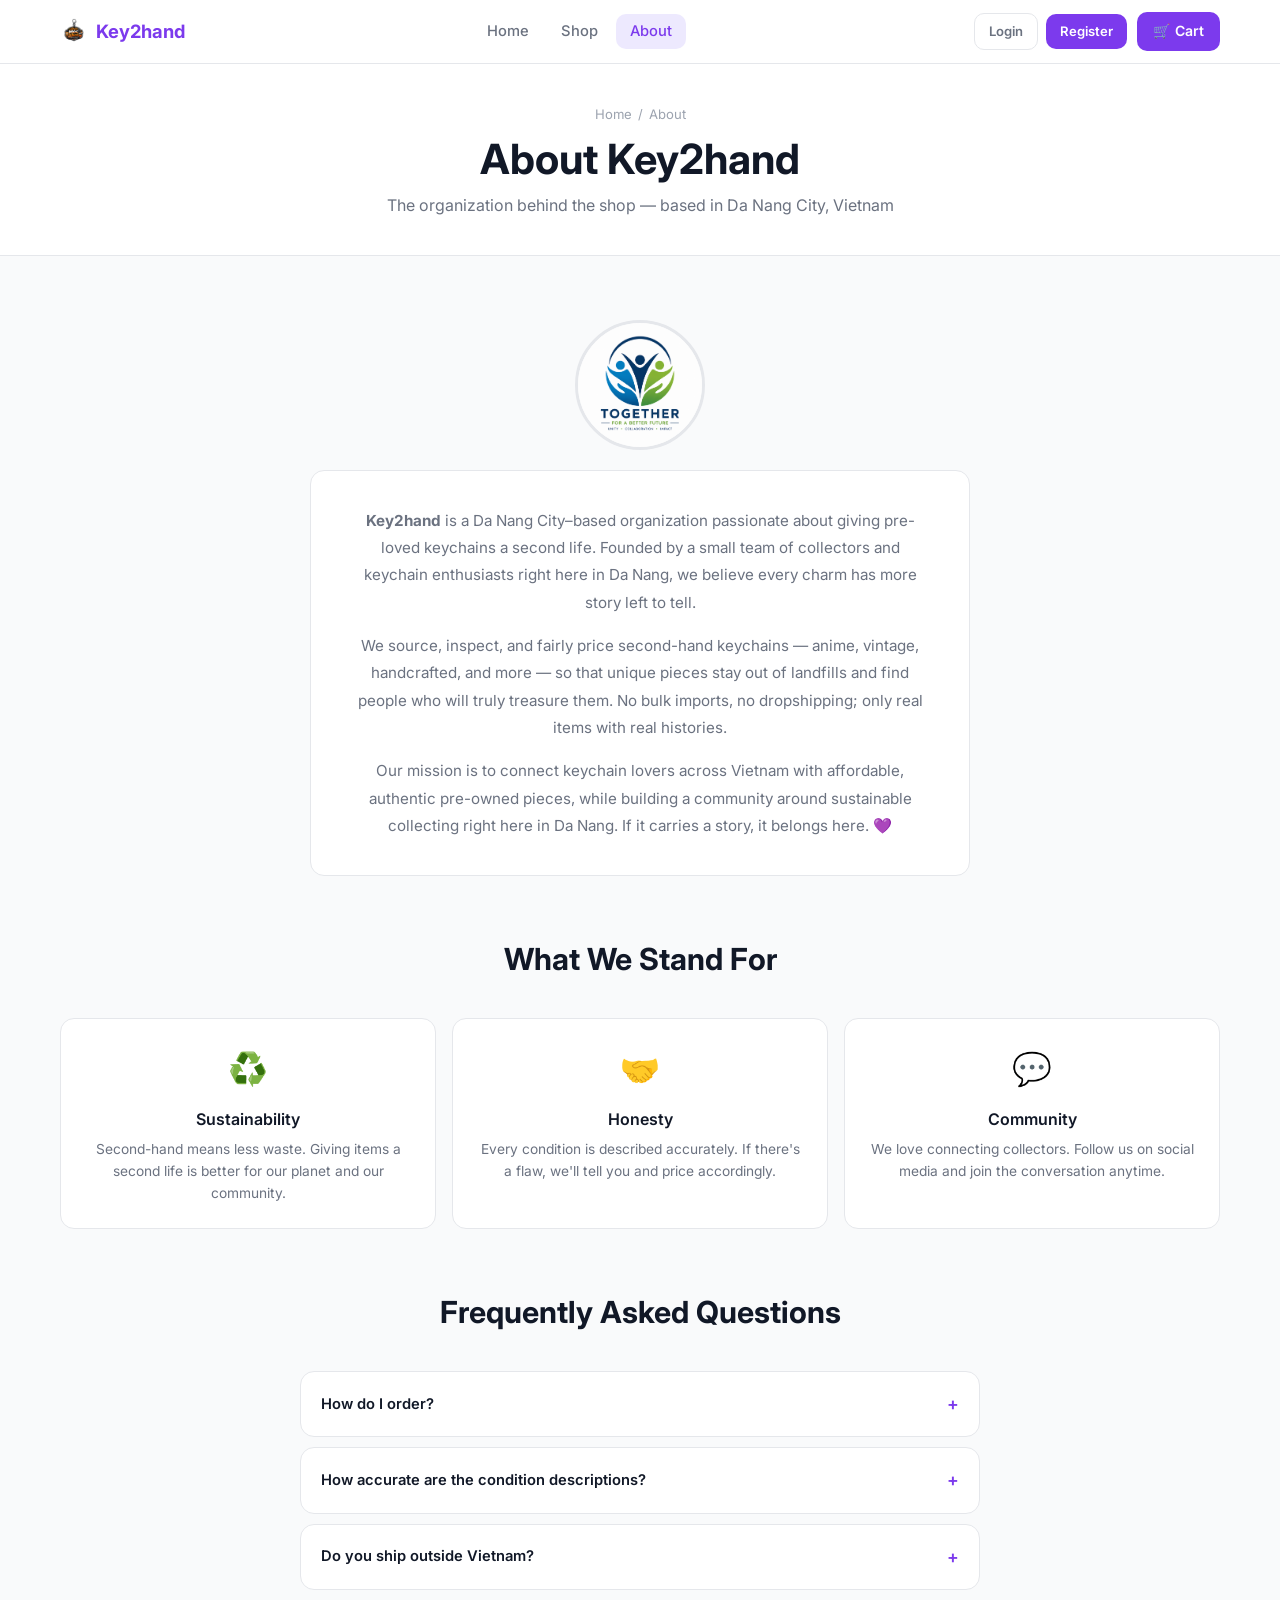
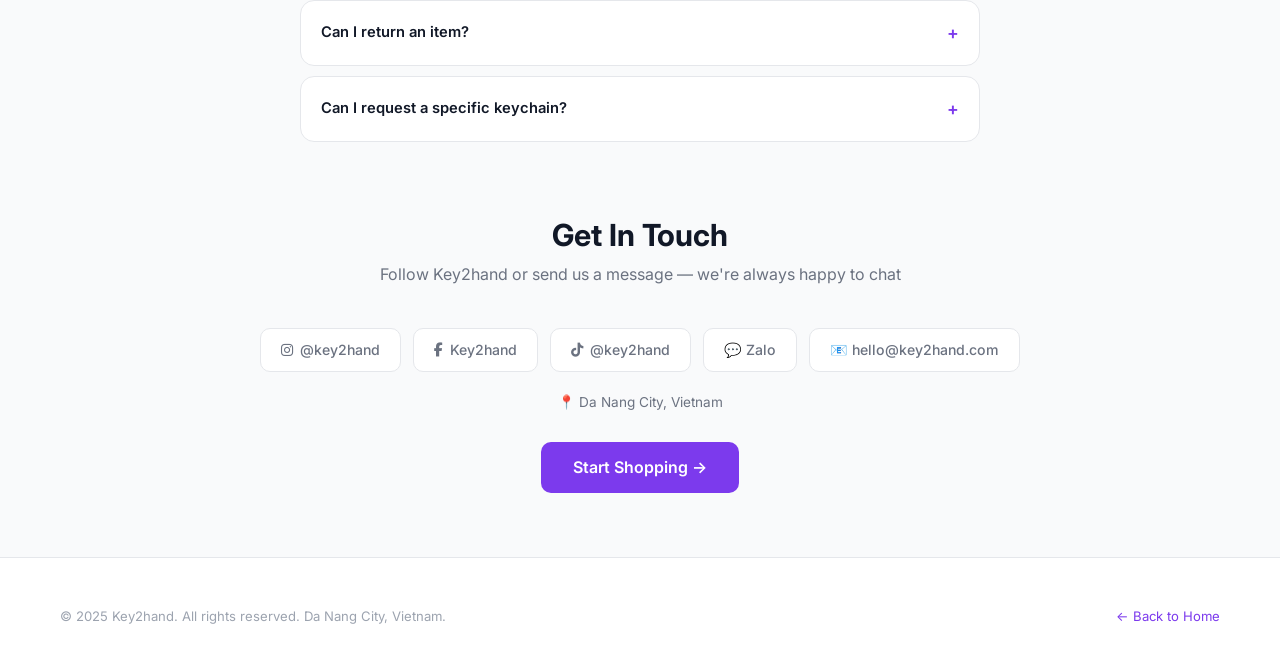
==== 2hand_keychain/about.html @ ea6c161e "Add files via upload" ====
<!DOCTYPE html>
<html lang="en">
<head>
  <meta charset="UTF-8">
  <meta name="viewport" content="width=device-width, initial-scale=1.0">
  <meta name="description" content="About Key2hand – a Da Nang City organization dedicated to giving second-hand keychains a new home.">
  <title>About – Key2hand</title>
  <link rel="stylesheet" href="css/style.css">
  <link rel="stylesheet" href="css/components.css">
  <link rel="stylesheet" href="css/animations.css">
  <link rel="stylesheet" href="https://cdnjs.cloudflare.com/ajax/libs/font-awesome/6.5.0/css/all.min.css">
  <style>
    .about-photo {
      width: 130px; height: 130px;
      border-radius: 50%;
      object-fit: cover;
      border: 3px solid var(--border);
      margin: 0 auto 20px;
      display: block;
    }

    .about-story {
      max-width: 660px;
      margin: 0 auto;
      background: var(--white);
      border: 1px solid var(--border);
      border-radius: var(--radius-lg);
      padding: 36px;
    }

    .about-story p { font-size: 0.95rem; line-height: 1.8; margin-bottom: 16px; }
    .about-story p:last-child { margin-bottom: 0; }

    .values-grid { display: grid; grid-template-columns: repeat(3, 1fr); gap: 16px; }

    .value-card {
      background: var(--white);
      border: 1px solid var(--border);
      border-radius: var(--radius-lg);
      padding: 24px;
      text-align: center;
    }

    .value-icon { font-size: 2rem; margin-bottom: 12px; display: block; }
    .value-card h3 { margin-bottom: 6px; font-size: 1rem; }
    .value-card p { font-size: 0.86rem; }

    .social-links { display: flex; gap: 12px; justify-content: center; flex-wrap: wrap; }

    .social-link {
      display: inline-flex;
      align-items: center;
      gap: 7px;
      padding: 10px 20px;
      border-radius: var(--radius);
      background: var(--white);
      border: 1px solid var(--border);
      font-size: 0.88rem;
      font-weight: 500;
      color: var(--text-muted);
      transition: var(--transition);
    }

    .social-link:hover { border-color: var(--primary); color: var(--primary); }

    .faq-item {
      background: var(--white);
      border: 1px solid var(--border);
      border-radius: var(--radius-lg);
      padding: 18px 20px;
      margin-bottom: 10px;
      cursor: pointer;
      transition: border-color var(--transition);
    }

    .faq-item:hover { border-color: #9CA3AF; }

    .faq-q {
      display: flex;
      justify-content: space-between;
      align-items: center;
      font-weight: 600;
      font-size: 0.92rem;
      color: var(--text);
    }

    .faq-toggle { color: var(--primary); font-size: 1.1rem; transition: transform 0.2s ease; }
    .faq-item.open .faq-toggle { transform: rotate(45deg); }

    .faq-a {
      display: none;
      margin-top: 10px;
      font-size: 0.88rem;
      color: var(--text-muted);
      line-height: 1.7;
    }

    .faq-item.open .faq-a { display: block; }

    @media (max-width: 768px) {
      .values-grid { grid-template-columns: 1fr; }
      .about-story { padding: 24px; }
    }
  </style>
</head>
<body>

<nav class="navbar">
  <div class="nav-inner">
    <a href="index.html" class="nav-logo"><img src="assets/images/logo.png" alt="Key2hand" class="nav-logo-img"> Key2hand</a>
    <div class="nav-links">
      <a href="index.html">Home</a>
      <a href="shop.html">Shop</a>
      <a href="about.html" class="active">About</a>
    </div>
    <div class="nav-actions">
      <div id="auth-nav" style="display:flex;align-items:center;gap:8px"></div>
      <a href="cart.html" class="nav-cart-btn" aria-label="Cart">
        🛒 Cart<span class="cart-badge" id="cart-badge">0</span>
      </a>
      <button class="nav-menu-btn" id="menu-btn" aria-label="Menu">☰</button>
    </div>
  </div>
</nav>
<div class="nav-drawer-overlay" id="drawer-overlay"></div>
<div class="nav-drawer" id="nav-drawer">
  <a href="index.html">🏠 Home</a>
  <a href="shop.html">🛍️ Shop</a>
  <a href="about.html">About</a>
  <a href="cart.html">🛒 Cart</a>
</div>

<div class="page-header">
  <div class="container" style="text-align:center">
    <div class="breadcrumb" style="justify-content:center">
      <a href="index.html">Home</a><span class="sep">/</span><span>About</span>
    </div>
    <h1>About Key2hand</h1>
    <p style="margin-top:8px">The organization behind the shop — based in Da Nang City, Vietnam</p>
  </div>
</div>

<!-- Story -->
<section class="section">
  <div class="container" style="text-align:center">
    <img class="about-photo reveal"
      src="assets/images/avatar.png"
      alt="Key2hand – Da Nang City">
    <div class="about-story reveal">
      <p>
        <strong>Key2hand</strong> is a Da Nang City–based organization passionate about giving
        pre-loved keychains a second life. Founded by a small team of collectors and keychain
        enthusiasts right here in Da Nang, we believe every charm has more story left to tell.
      </p>
      <p>
        We source, inspect, and fairly price second-hand keychains — anime, vintage,
        handcrafted, and more — so that unique pieces stay out of landfills and find
        people who will truly treasure them. No bulk imports, no dropshipping; only
        real items with real histories.
      </p>
      <p>
        Our mission is to connect keychain lovers across Vietnam with affordable,
        authentic pre-owned pieces, while building a community around sustainable
        collecting right here in Da Nang. If it carries a story, it belongs here. 💜
      </p>
    </div>
  </div>
</section>

<!-- Values -->
<section class="section" style="padding-top:0;background:var(--bg)">
  <div class="container">
    <div class="section-header reveal" style="text-align:center">
      <h2>What We Stand For</h2>
    </div>
    <div class="values-grid">
      <div class="value-card reveal delay-1">
        <span class="value-icon">♻️</span>
        <h3>Sustainability</h3>
        <p>Second-hand means less waste. Giving items a second life is better for our planet and our community.</p>
      </div>
      <div class="value-card reveal delay-2">
        <span class="value-icon">🤝</span>
        <h3>Honesty</h3>
        <p>Every condition is described accurately. If there's a flaw, we'll tell you and price accordingly.</p>
      </div>
      <div class="value-card reveal delay-3">
        <span class="value-icon">💬</span>
        <h3>Community</h3>
        <p>We love connecting collectors. Follow us on social media and join the conversation anytime.</p>
      </div>
    </div>
  </div>
</section>

<!-- FAQ -->
<section class="section" style="padding-top:0">
  <div class="container">
    <div class="section-header reveal" style="text-align:center">
      <h2>Frequently Asked Questions</h2>
    </div>
    <div style="max-width:680px;margin:0 auto" class="reveal">
      <div class="faq-item" onclick="toggleFaq(this)">
        <div class="faq-q">How do I order? <span class="faq-toggle">+</span></div>
        <div class="faq-a">Browse the shop, add items to your cart, and proceed to checkout. Our team will contact you on Zalo within 24 hours to confirm and arrange delivery.</div>
      </div>
      <div class="faq-item" onclick="toggleFaq(this)">
        <div class="faq-q">How accurate are the condition descriptions? <span class="faq-toggle">+</span></div>
        <div class="faq-a">"Like New" means never used. "Good" has light signs of use. "Fair" has visible wear but remains charming and functional. We price fairly for each condition.</div>
      </div>
      <div class="faq-item" onclick="toggleFaq(this)">
        <div class="faq-q">Do you ship outside Vietnam? <span class="faq-toggle">+</span></div>
        <div class="faq-a">We currently ship within Vietnam only. International shipping may be available for bulk orders — contact us to discuss.</div>
      </div>
      <div class="faq-item" onclick="toggleFaq(this)">
        <div class="faq-q">Can I return an item? <span class="faq-toggle">+</span></div>
        <div class="faq-a">If an item differs significantly from its description, contact us within 3 days of receiving it. We will work out a fair solution.</div>
      </div>
      <div class="faq-item" onclick="toggleFaq(this)">
        <div class="faq-q">Can I request a specific keychain? <span class="faq-toggle">+</span></div>
        <div class="faq-a">Sometimes! Message us with what you're looking for. Our team regularly visits flea markets and conventions across Da Nang and beyond.</div>
      </div>
    </div>
  </div>
</section>

<!-- Contact -->
<section class="section" style="padding-top:0;background:var(--bg)">
  <div class="container" style="text-align:center">
    <div class="section-header reveal">
      <h2>Get In Touch</h2>
      <p>Follow Key2hand or send us a message — we're always happy to chat</p>
    </div>
    <div class="social-links reveal">
      <a href="#" class="social-link"><i class="fab fa-instagram"></i> @key2hand</a>
      <a href="#" class="social-link"><i class="fab fa-facebook-f"></i> Key2hand</a>
      <a href="#" class="social-link"><i class="fab fa-tiktok"></i> @key2hand</a>
      <a href="#" class="social-link">💬 Zalo</a>
      <a href="#" class="social-link">📧 hello@key2hand.com</a>
    </div>
    <p style="margin-top:20px;font-size:0.85rem;color:var(--text-muted)" class="reveal">
      📍 Da Nang City, Vietnam
    </p>
    <div style="margin-top:28px" class="reveal">
      <a href="shop.html" class="btn btn-primary btn-lg">Start Shopping →</a>
    </div>
  </div>
</section>

<!-- Footer -->
<footer class="footer">
  <div class="container">
    <div class="footer-bottom" style="border-top:none;padding-top:0">
      <span>© 2025 Key2hand. All rights reserved. Da Nang City, Vietnam.</span>
      <a href="index.html" style="color:var(--primary)">← Back to Home</a>
    </div>
  </div>
</footer>

<script src="js/config.js"></script>
<script src="js/data.js"></script>
<script src="js/cart.js"></script>
<script src="js/auth.js"></script>
<script src="js/main.js"></script>
<script>
  function toggleFaq(el) {
    document.querySelectorAll('.faq-item.open').forEach(i => { if (i !== el) i.classList.remove('open'); });
    el.classList.toggle('open');
  }
</script>
</body>
</html>
---- 2hand_keychain/css/style.css ----
/* =========================================
   KEY2HAND — Global Styles
   ========================================= */

@import url('https://fonts.googleapis.com/css2?family=Inter:wght@400;500;600;700&display=swap');

:root {
  --primary: #7C3AED;
  --primary-light: #EDE9FE;
  --secondary: #DB2777;

  --bg: #F9FAFB;
  --white: #FFFFFF;
  --surface: #FFFFFF;
  --border: #E5E7EB;

  --text: #111827;
  --text-muted: #6B7280;
  --text-light: #9CA3AF;

  --green: #16A34A;
  --yellow: #D97706;
  --orange: #EA580C;
  --red: #DC2626;

  --radius-sm: 6px;
  --radius: 10px;
  --radius-lg: 14px;
  --radius-full: 9999px;

  --shadow-sm: 0 1px 3px rgba(0,0,0,0.08), 0 1px 2px rgba(0,0,0,0.04);
  --shadow: 0 4px 12px rgba(0,0,0,0.08);
  --shadow-lg: 0 8px 24px rgba(0,0,0,0.1);

  --transition: 0.2s ease;

  --font: 'Inter', sans-serif;
  --nav-height: 64px;
}

*, *::before, *::after {
  box-sizing: border-box;
  margin: 0;
  padding: 0;
}

html { scroll-behavior: smooth; }

body {
  font-family: var(--font);
  background-color: var(--bg);
  color: var(--text);
  line-height: 1.6;
  min-height: 100vh;
}

img { max-width: 100%; display: block; }
a { color: inherit; text-decoration: none; }
ul, ol { list-style: none; }
button { font-family: var(--font); cursor: pointer; border: none; outline: none; }
input, select, textarea { font-family: var(--font); outline: none; }

/* ---- Typography ---- */
h1 { font-size: clamp(1.8rem, 4vw, 2.6rem); font-weight: 700; line-height: 1.2; }
h2 { font-size: clamp(1.4rem, 2.5vw, 1.9rem); font-weight: 700; line-height: 1.25; }
h3 { font-size: 1.2rem; font-weight: 600; }
h4 { font-size: 1rem; font-weight: 600; }
p  { color: var(--text-muted); }

/* ---- Layout ---- */
.container {
  max-width: 1200px;
  margin: 0 auto;
  padding: 0 20px;
}

.section { padding: 64px 0; }

.section-header {
  margin-bottom: 40px;
}

.section-header p { margin-top: 8px; }

/* ---- Navbar ---- */
.navbar {
  position: fixed;
  top: 0; left: 0; right: 0;
  height: var(--nav-height);
  background: var(--white);
  border-bottom: 1px solid var(--border);
  z-index: 1000;
}

.nav-inner {
  max-width: 1200px;
  margin: 0 auto;
  padding: 0 20px;
  height: 100%;
  display: flex;
  align-items: center;
  justify-content: space-between;
}

.nav-logo {
  display: flex;
  align-items: center;
  gap: 8px;
  font-size: 1.15rem;
  font-weight: 700;
  color: var(--primary);
}

.nav-logo-icon {
  font-size: 1.3rem;
}

.nav-logo-img {
  height: 28px;
  width: auto;
  display: inline-block;
  vertical-align: middle;
  object-fit: contain;
}

.nav-links {
  display: flex;
  align-items: center;
  gap: 4px;
}

.nav-links a {
  padding: 6px 14px;
  border-radius: var(--radius);
  font-size: 0.92rem;
  font-weight: 500;
  color: var(--text-muted);
  transition: var(--transition);
}

.nav-links a:hover { color: var(--primary); background: var(--primary-light); }
.nav-links a.active { color: var(--primary); background: var(--primary-light); }

.nav-actions { display: flex; align-items: center; gap: 10px; }

.nav-cart-btn {
  position: relative;
  display: flex;
  align-items: center;
  gap: 6px;
  padding: 8px 16px;
  border-radius: var(--radius);
  background: var(--primary);
  color: white;
  font-size: 0.88rem;
  font-weight: 600;
  transition: var(--transition);
}

.nav-cart-btn:hover { background: #6D28D9; }

.nav-user-wrap {
  display: flex;
  align-items: center;
  gap: 8px;
}

.nav-user-name {
  font-size: 0.85rem;
  font-weight: 600;
  color: var(--text);
  white-space: nowrap;
  max-width: 120px;
  overflow: hidden;
  text-overflow: ellipsis;
}

.cart-badge {
  display: none;
  background: white;
  color: var(--primary);
  border-radius: var(--radius-full);
  font-size: 0.7rem;
  font-weight: 700;
  min-width: 18px;
  height: 18px;
  align-items: center;
  justify-content: center;
  padding: 0 4px;
}

.cart-badge.visible { display: flex; }

.nav-menu-btn {
  display: none;
  width: 38px; height: 38px;
  border-radius: var(--radius);
  background: var(--bg);
  border: 1px solid var(--border);
  align-items: center; justify-content: center;
  font-size: 1.1rem;
  color: var(--text);
  transition: var(--transition);
}

/* Mobile Drawer */
.nav-drawer {
  position: fixed;
  top: 0; right: -100%;
  width: 260px; height: 100vh;
  background: var(--white);
  border-left: 1px solid var(--border);
  z-index: 1100;
  transition: right 0.28s ease;
  padding: 72px 16px 24px;
  display: flex; flex-direction: column; gap: 4px;
}

.nav-drawer.open { right: 0; }

.nav-drawer-overlay {
  position: fixed; inset: 0;
  background: rgba(0,0,0,0.35);
  z-index: 1050;
  opacity: 0; pointer-events: none;
  transition: opacity 0.25s ease;
}

.nav-drawer-overlay.visible { opacity: 1; pointer-events: all; }

.nav-drawer a {
  padding: 12px 14px;
  border-radius: var(--radius);
  font-size: 0.95rem;
  font-weight: 500;
  color: var(--text-muted);
  transition: var(--transition);
  display: block;
}

.nav-drawer a:hover { color: var(--primary); background: var(--primary-light); }

/* ---- Page Header ---- */
.page-header {
  padding: calc(var(--nav-height) + 40px) 0 36px;
  background: var(--white);
  border-bottom: 1px solid var(--border);
}

.breadcrumb {
  display: flex;
  align-items: center;
  gap: 6px;
  font-size: 0.82rem;
  color: var(--text-light);
  margin-bottom: 10px;
}

.breadcrumb a:hover { color: var(--primary); }
.breadcrumb .sep { color: var(--text-light); }

/* ---- Footer ---- */
.footer {
  background: var(--white);
  border-top: 1px solid var(--border);
  padding: 48px 0 28px;
}

.footer-grid {
  display: grid;
  grid-template-columns: 1.4fr 1fr 1fr 1fr;
  gap: 40px;
  margin-bottom: 36px;
}

.footer-brand p {
  margin-top: 10px;
  font-size: 0.88rem;
  line-height: 1.6;
}

.footer-social {
  display: flex;
  gap: 8px;
  margin-top: 16px;
}

.footer-social a {
  width: 34px; height: 34px;
  border-radius: var(--radius);
  background: var(--bg);
  border: 1px solid var(--border);
  display: flex; align-items: center; justify-content: center;
  font-size: 0.88rem;
  color: var(--text-muted);
  transition: var(--transition);
}

.footer-social a:hover { color: var(--primary); border-color: var(--primary); }

.footer-col h4 {
  font-size: 0.78rem;
  text-transform: uppercase;
  letter-spacing: 0.07em;
  color: var(--text);
  margin-bottom: 14px;
}

.footer-col ul { display: flex; flex-direction: column; gap: 8px; }

.footer-col ul a {
  font-size: 0.88rem;
  color: var(--text-muted);
  transition: var(--transition);
}

.footer-col ul a:hover { color: var(--primary); }

.footer-bottom {
  border-top: 1px solid var(--border);
  padding-top: 24px;
  display: flex;
  align-items: center;
  justify-content: space-between;
  font-size: 0.82rem;
  color: var(--text-light);
}

/* ---- Utility ---- */
.sr-only { position:absolute;width:1px;height:1px;padding:0;margin:-1px;overflow:hidden;clip:rect(0,0,0,0);border:0; }
.divider { height: 1px; background: var(--border); margin: 20px 0; }

/* ---- Scrollbar ---- */
::-webkit-scrollbar { width: 6px; }
::-webkit-scrollbar-track { background: var(--bg); }
::-webkit-scrollbar-thumb { background: #D1D5DB; border-radius: 3px; }
::-webkit-scrollbar-thumb:hover { background: var(--primary); }

/* ---- Responsive ---- */
@media (max-width: 1024px) {
  .footer-grid { grid-template-columns: 1fr 1fr; gap: 28px; }
}

@media (max-width: 768px) {
  .nav-links { display: none; }
  .nav-menu-btn { display: flex; }
  .section { padding: 48px 0; }
  .footer-grid { grid-template-columns: 1fr 1fr; gap: 24px; }
}

@media (max-width: 480px) {
  .footer-grid { grid-template-columns: 1fr; }
  .footer-bottom { flex-direction: column; gap: 6px; text-align: center; }
}
---- 2hand_keychain/css/components.css ----
/* =========================================
   KEY2HAND — Components
   ========================================= */

/* ---- Buttons ---- */
.btn {
  display: inline-flex;
  align-items: center;
  justify-content: center;
  gap: 6px;
  padding: 10px 22px;
  border-radius: var(--radius);
  font-size: 0.9rem;
  font-weight: 600;
  transition: var(--transition);
  cursor: pointer;
  border: none;
  text-decoration: none;
  white-space: nowrap;
}

.btn-primary {
  background: var(--primary);
  color: white;
}

.btn-primary:hover { background: #6D28D9; }

.btn-secondary {
  background: var(--white);
  border: 1px solid var(--border);
  color: var(--text);
}

.btn-secondary:hover { background: var(--bg); border-color: #9CA3AF; }

.btn-ghost {
  background: transparent;
  border: 1px solid var(--border);
  color: var(--text-muted);
}

.btn-ghost:hover { background: var(--bg); color: var(--text); }

.btn-sm { padding: 7px 14px; font-size: 0.82rem; }
.btn-lg { padding: 13px 32px; font-size: 1rem; }

/* ---- Product Card ---- */
.product-card {
  background: var(--white);
  border: 1px solid var(--border);
  border-radius: var(--radius-lg);
  overflow: hidden;
  transition: box-shadow var(--transition), transform var(--transition);
  display: flex;
  flex-direction: column;
}

.product-card:hover {
  box-shadow: var(--shadow-lg);
  transform: translateY(-3px);
}

.card-image-wrap {
  position: relative;
  overflow: hidden;
  aspect-ratio: 1 / 1;
  background: var(--bg);
}

.card-image-wrap img {
  width: 100%; height: 100%;
  object-fit: cover;
  transition: transform 0.3s ease;
}

.product-card:hover .card-image-wrap img { transform: scale(1.05); }

.card-badges {
  position: absolute;
  top: 10px; left: 10px;
  display: flex; flex-direction: column; gap: 5px;
}

.card-wishlist {
  position: absolute;
  top: 10px; right: 10px;
  width: 30px; height: 30px;
  border-radius: var(--radius-full);
  background: white;
  display: flex; align-items: center; justify-content: center;
  font-size: 1rem;
  cursor: pointer;
  transition: var(--transition);
  border: 1px solid var(--border);
  color: var(--text-light);
  box-shadow: var(--shadow-sm);
}

.card-wishlist:hover { color: var(--secondary); }
.card-wishlist.active { color: var(--secondary); }

/* Quick Add */
.card-quick-add {
  position: absolute;
  bottom: 0; left: 0; right: 0;
  padding: 20px 12px 12px;
  background: linear-gradient(to top, rgba(255,255,255,0.98) 60%, transparent);
  transform: translateY(100%);
  transition: transform 0.25s ease;
}

.product-card:hover .card-quick-add { transform: translateY(0); }

.card-quick-add .btn { width: 100%; justify-content: center; }

.card-body {
  padding: 14px;
  flex: 1;
  display: flex;
  flex-direction: column;
  gap: 5px;
}

.card-category {
  font-size: 0.72rem;
  font-weight: 600;
  text-transform: uppercase;
  letter-spacing: 0.07em;
  color: var(--primary);
}

.card-name {
  font-size: 0.9rem;
  font-weight: 600;
  color: var(--text);
  line-height: 1.4;
  display: -webkit-box;
  -webkit-line-clamp: 2;
  -webkit-box-orient: vertical;
  overflow: hidden;
}

.card-rating {
  display: flex;
  align-items: center;
  gap: 5px;
  font-size: 0.78rem;
}

.stars { color: #F59E0B; }
.rating-count { color: var(--text-light); }

.card-price {
  display: flex;
  align-items: center;
  gap: 7px;
  margin-top: 2px;
}

.price-current { font-size: 1rem; font-weight: 700; color: var(--primary); }
.price-original { font-size: 0.8rem; color: var(--text-light); text-decoration: line-through; }
.price-discount {
  font-size: 0.7rem;
  font-weight: 700;
  background: #FEE2E2;
  color: var(--red);
  padding: 2px 6px;
  border-radius: var(--radius-full);
}

/* ---- Badge ---- */
.badge {
  display: inline-flex;
  align-items: center;
  gap: 3px;
  padding: 3px 8px;
  border-radius: var(--radius-full);
  font-size: 0.7rem;
  font-weight: 600;
}

.badge-like-new { background: #DCFCE7; color: var(--green); }
.badge-good     { background: #FEF9C3; color: var(--yellow); }
.badge-fair     { background: #FFEDD5; color: var(--orange); }

/* ---- Products Grid ---- */
.products-grid {
  display: grid;
  grid-template-columns: repeat(3, 1fr);
  gap: 20px;
}

@media (max-width: 1024px) { .products-grid { grid-template-columns: repeat(2, 1fr); } }
@media (max-width: 480px)  { .products-grid { grid-template-columns: 1fr; } }

/* ---- Category Pills ---- */
.category-filter {
  display: flex;
  align-items: center;
  gap: 8px;
  flex-wrap: wrap;
}

.cat-pill {
  padding: 7px 16px;
  border-radius: var(--radius-full);
  font-size: 0.85rem;
  font-weight: 500;
  background: var(--white);
  border: 1px solid var(--border);
  color: var(--text-muted);
  cursor: pointer;
  transition: var(--transition);
}

.cat-pill:hover { border-color: var(--primary); color: var(--primary); }
.cat-pill.active { background: var(--primary); border-color: var(--primary); color: white; }

/* ---- Search Bar ---- */
.search-wrap {
  position: relative;
  flex: 1;
  max-width: 420px;
}

.search-wrap input {
  width: 100%;
  padding: 10px 16px 10px 40px;
  background: var(--white);
  border: 1px solid var(--border);
  border-radius: var(--radius);
  color: var(--text);
  font-size: 0.88rem;
  transition: var(--transition);
}

.search-wrap input:focus { border-color: var(--primary); box-shadow: 0 0 0 3px rgba(124,58,237,0.1); }
.search-wrap input::placeholder { color: var(--text-light); }

.search-wrap .search-icon {
  position: absolute;
  left: 13px; top: 50%;
  transform: translateY(-50%);
  color: var(--text-light);
  font-size: 0.85rem;
  pointer-events: none;
}

/* ---- Filter Sidebar ---- */
.filter-sidebar { width: 240px; flex-shrink: 0; }

.filter-card {
  background: var(--white);
  border: 1px solid var(--border);
  border-radius: var(--radius-lg);
  padding: 20px;
  position: sticky;
  top: calc(var(--nav-height) + 16px);
}

.filter-section { margin-bottom: 22px; }
.filter-section:last-child { margin-bottom: 0; }

.filter-label {
  font-size: 0.75rem;
  font-weight: 700;
  text-transform: uppercase;
  letter-spacing: 0.07em;
  color: var(--text-muted);
  margin-bottom: 10px;
}

.filter-checkbox {
  display: flex;
  align-items: center;
  gap: 8px;
  padding: 6px 0;
  cursor: pointer;
  font-size: 0.88rem;
  color: var(--text-muted);
}

.filter-checkbox:hover { color: var(--text); }
.filter-checkbox input[type="checkbox"] { width: 15px; height: 15px; accent-color: var(--primary); cursor: pointer; }

.price-range-labels {
  display: flex;
  justify-content: space-between;
  font-size: 0.8rem;
  color: var(--text-muted);
  margin-top: 8px;
}

input[type="range"] {
  width: 100%;
  -webkit-appearance: none;
  height: 4px;
  border-radius: 2px;
  background: #E5E7EB;
  outline: none;
}

input[type="range"]::-webkit-slider-thumb {
  -webkit-appearance: none;
  width: 16px; height: 16px;
  border-radius: 50%;
  background: var(--primary);
  cursor: pointer;
}

.sort-select {
  width: 100%;
  padding: 9px 12px;
  background: var(--white);
  border: 1px solid var(--border);
  border-radius: var(--radius);
  color: var(--text);
  font-size: 0.85rem;
  cursor: pointer;
  appearance: none;
  background-image: url("data:image/svg+xml,%3Csvg xmlns='http://www.w3.org/2000/svg' fill='%236B7280' viewBox='0 0 16 16'%3E%3Cpath d='M7.247 11.14 2.451 5.658C1.885 5.013 2.345 4 3.204 4h9.592a1 1 0 0 1 .753 1.659l-4.796 5.48a1 1 0 0 1-1.506 0z'/%3E%3C/svg%3E");
  background-repeat: no-repeat;
  background-position: right 10px center;
  background-size: 11px;
}

.sort-select:focus { border-color: var(--primary); box-shadow: 0 0 0 3px rgba(124,58,237,0.1); }

/* ---- Toast ---- */
.toast-container {
  position: fixed;
  bottom: 20px; right: 20px;
  z-index: 9999;
  display: flex;
  flex-direction: column;
  gap: 8px;
  pointer-events: none;
}

.toast {
  background: var(--white);
  border: 1px solid var(--border);
  border-radius: var(--radius);
  padding: 12px 16px;
  display: flex;
  align-items: center;
  gap: 10px;
  font-size: 0.88rem;
  font-weight: 500;
  min-width: 260px;
  box-shadow: var(--shadow);
  animation: toastIn 0.25s ease both;
  pointer-events: all;
  color: var(--text);
}

.toast.hide { animation: toastOut 0.25s ease forwards; }

.toast-icon {
  width: 24px; height: 24px;
  border-radius: var(--radius-sm);
  display: flex; align-items: center; justify-content: center;
  font-size: 0.8rem;
  flex-shrink: 0;
}

.toast-success .toast-icon { background: #DCFCE7; color: var(--green); }
.toast-error   .toast-icon { background: #FEE2E2; color: var(--red); }

/* ---- Modal ---- */
.modal-overlay {
  position: fixed; inset: 0;
  background: rgba(0,0,0,0.4);
  z-index: 2000;
  display: flex;
  align-items: center;
  justify-content: center;
  padding: 20px;
  opacity: 0; pointer-events: none;
  transition: opacity 0.2s ease;
}

.modal-overlay.open { opacity: 1; pointer-events: all; }

.modal {
  background: var(--white);
  border: 1px solid var(--border);
  border-radius: var(--radius-lg);
  padding: 36px;
  max-width: 440px;
  width: 100%;
  text-align: center;
  box-shadow: var(--shadow-lg);
  transform: translateY(12px);
  transition: transform 0.25s ease;
}

.modal-overlay.open .modal { transform: translateY(0); }

.modal-icon {
  width: 64px; height: 64px;
  border-radius: 50%;
  background: #DCFCE7;
  display: flex; align-items: center; justify-content: center;
  font-size: 1.8rem;
  margin: 0 auto 20px;
}

/* ---- Qty Stepper ---- */
.qty-stepper {
  display: flex;
  align-items: center;
  background: var(--bg);
  border: 1px solid var(--border);
  border-radius: var(--radius);
  overflow: hidden;
  width: fit-content;
}

.qty-btn {
  width: 34px; height: 34px;
  display: flex; align-items: center; justify-content: center;
  font-size: 1rem;
  font-weight: 600;
  color: var(--text-muted);
  background: transparent;
  border: none;
  cursor: pointer;
  transition: var(--transition);
}

.qty-btn:hover:not(:disabled) { color: var(--primary); background: var(--primary-light); }
.qty-btn:disabled { opacity: 0.3; cursor: default; }

.qty-value {
  min-width: 34px;
  text-align: center;
  font-size: 0.92rem;
  font-weight: 600;
  color: var(--text);
}

/* ---- Tags ---- */
.tags-wrap { display: flex; flex-wrap: wrap; gap: 5px; }

.tag-chip {
  padding: 3px 9px;
  border-radius: var(--radius-full);
  font-size: 0.72rem;
  background: var(--bg);
  border: 1px solid var(--border);
  color: var(--text-muted);
}

/* ---- Empty State ---- */
.empty-state {
  text-align: center;
  padding: 64px 24px;
}

.empty-state-icon { font-size: 3.5rem; margin-bottom: 14px; opacity: 0.5; }
.empty-state h3 { margin-bottom: 6px; }

/* ---- Trust Badge ---- */
.trust-badge {
  display: flex;
  align-items: flex-start;
  gap: 14px;
  padding: 20px;
  background: var(--white);
  border: 1px solid var(--border);
  border-radius: var(--radius-lg);
}

.trust-icon {
  width: 44px; height: 44px;
  border-radius: var(--radius);
  display: flex; align-items: center; justify-content: center;
  font-size: 1.2rem;
  flex-shrink: 0;
}

/* ---- Testimonial Card ---- */
.testimonial-card {
  background: var(--white);
  border: 1px solid var(--border);
  border-radius: var(--radius-lg);
  padding: 24px;
}

.testimonial-avatar {
  width: 40px; height: 40px;
  border-radius: 50%;
  object-fit: cover;
  border: 2px solid var(--border);
}

.testimonial-text {
  font-size: 0.9rem;
  line-height: 1.7;
  color: var(--text-muted);
  margin: 12px 0 14px;
}

.testimonial-author { display: flex; align-items: center; gap: 10px; }
.testimonial-name { font-weight: 600; font-size: 0.88rem; color: var(--text); }

/* ---- Cart Item ---- */
.cart-item {
  display: flex;
  align-items: center;
  gap: 14px;
  padding: 16px 0;
  border-bottom: 1px solid var(--border);
}

.cart-item:last-child { border-bottom: none; }

.cart-item-img {
  width: 72px; height: 72px;
  border-radius: var(--radius);
  object-fit: cover;
  background: var(--bg);
  border: 1px solid var(--border);
  flex-shrink: 0;
}

.cart-item-info { flex: 1; min-width: 0; }
.cart-item-name { font-weight: 600; font-size: 0.92rem; margin-bottom: 4px; white-space: nowrap; overflow: hidden; text-overflow: ellipsis; }
.cart-item-meta { font-size: 0.78rem; color: var(--text-muted); }
.cart-item-price { font-size: 0.95rem; font-weight: 700; color: var(--primary); margin-top: 6px; }

.cart-item-actions { display: flex; align-items: center; gap: 10px; }

.cart-remove {
  width: 28px; height: 28px;
  border-radius: var(--radius-sm);
  background: #FEE2E2;
  border: 1px solid #FECACA;
  color: var(--red);
  display: flex; align-items: center; justify-content: center;
  font-size: 0.8rem;
  cursor: pointer;
  transition: var(--transition);
}

.cart-remove:hover { background: #FCA5A5; }

/* ---- Order Summary ---- */
.order-summary {
  background: var(--white);
  border: 1px solid var(--border);
  border-radius: var(--radius-lg);
  padding: 24px;
  position: sticky;
  top: calc(var(--nav-height) + 20px);
}

.summary-row {
  display: flex;
  justify-content: space-between;
  align-items: center;
  padding: 8px 0;
  font-size: 0.88rem;
}

.summary-row .label { color: var(--text-muted); }
.summary-total { border-top: 1px solid var(--border); margin-top: 6px; padding-top: 14px; }
.summary-total .label { color: var(--text); font-weight: 600; font-size: 0.95rem; }
.summary-total .value { font-size: 1.2rem; font-weight: 700; color: var(--primary); }

/* ---- Responsive ---- */
@media (max-width: 768px) {
  .filter-sidebar { width: 100%; }
  .filter-card { position: static; }
  .cart-item-img { width: 56px; height: 56px; }
  .toast { min-width: unset; max-width: calc(100vw - 40px); }
  .modal { padding: 28px 20px; }
}
---- 2hand_keychain/css/animations.css ----
/* =========================================
   KEY2HAND — Animations (minimal)
   ========================================= */

@keyframes fadeIn {
  from { opacity: 0; transform: translateY(12px); }
  to   { opacity: 1; transform: translateY(0); }
}

@keyframes toastIn {
  from { opacity: 0; transform: translateX(20px); }
  to   { opacity: 1; transform: translateX(0); }
}

@keyframes toastOut {
  from { opacity: 1; transform: translateX(0); }
  to   { opacity: 0; transform: translateX(20px); }
}

/* Simple fade-up on load */
.anim-fade-up {
  animation: fadeIn 0.4s ease both;
}

.delay-100 { animation-delay: 0.1s; }
.delay-200 { animation-delay: 0.2s; }
.delay-300 { animation-delay: 0.3s; }

/* Scroll reveal */
.reveal {
  opacity: 0;
  transform: translateY(16px);
  transition: opacity 0.4s ease, transform 0.4s ease;
}

.reveal.visible {
  opacity: 1;
  transform: translateY(0);
}

.reveal.delay-1 { transition-delay: 0.05s; }
.reveal.delay-2 { transition-delay: 0.1s; }
.reveal.delay-3 { transition-delay: 0.15s; }
.reveal.delay-4 { transition-delay: 0.2s; }
.reveal.delay-5 { transition-delay: 0.25s; }

/* Reduce motion */
@media (prefers-reduced-motion: reduce) {
  *, *::before, *::after {
    animation-duration: 0.01ms !important;
    transition-duration: 0.01ms !important;
  }
}
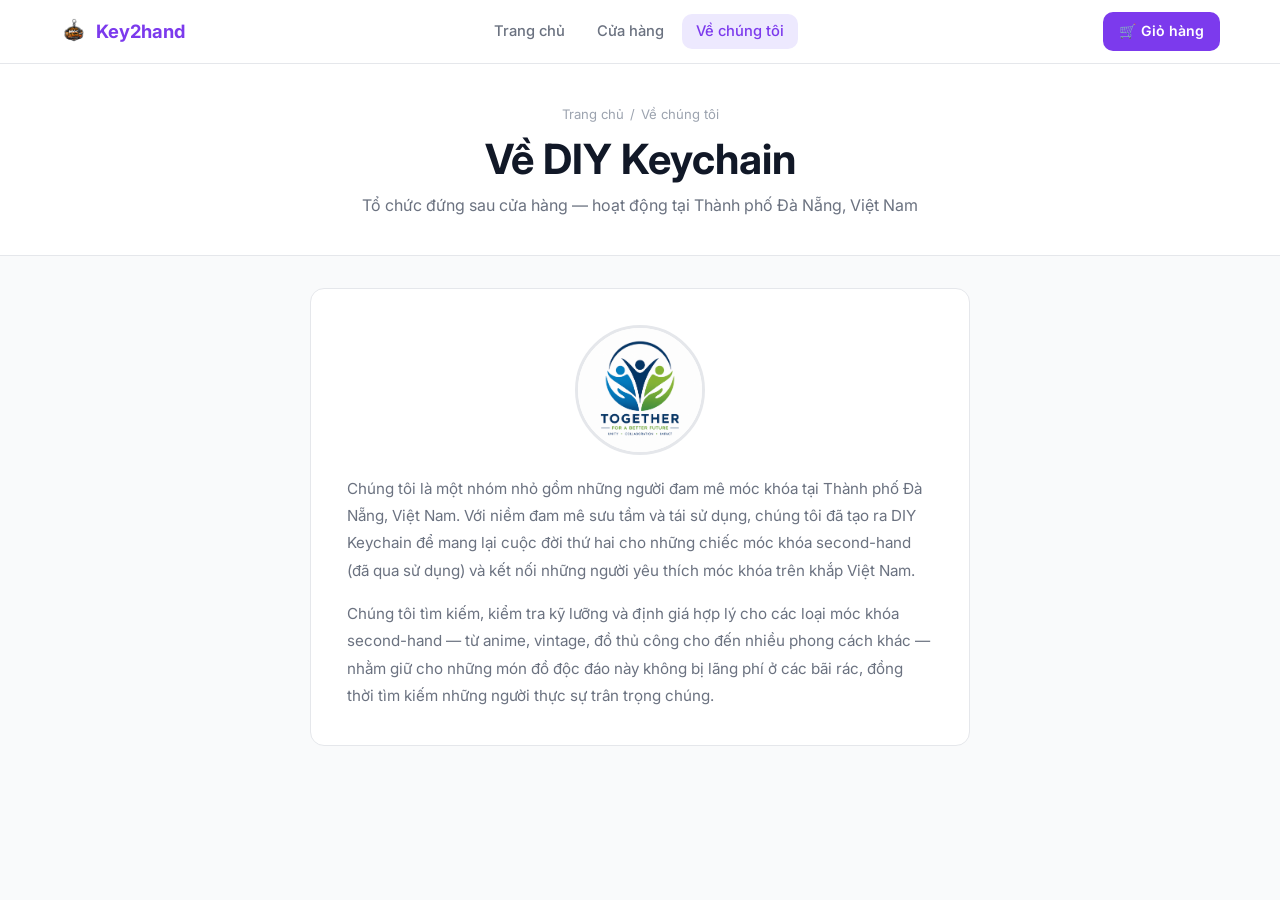
==== commit d9fd2a97: "files" ====
--- a/2hand_keychain/about.html
+++ b/2hand_keychain/about.html
@@ -1,10 +1,10 @@
 <!DOCTYPE html>
-<html lang="en">
+<html lang="vi">
 <head>
   <meta charset="UTF-8">
   <meta name="viewport" content="width=device-width, initial-scale=1.0">
-  <meta name="description" content="About Key2hand – a Da Nang City organization dedicated to giving second-hand keychains a new home.">
-  <title>About – Key2hand</title>
+  <meta name="description" content="Về Key2hand – Một tổ chức tại Thành phố Đà Nẵng chuyên mang lại ngôi nhà mới cho những chiếc móc khóa second-hand.">
+  <title>Về chúng tôi – Key2hand</title>
   <link rel="stylesheet" href="css/style.css">
   <link rel="stylesheet" href="css/components.css">
   <link rel="stylesheet" href="css/animations.css">
@@ -109,14 +109,14 @@
   <div class="nav-inner">
     <a href="index.html" class="nav-logo"><img src="assets/images/logo.png" alt="Key2hand" class="nav-logo-img"> Key2hand</a>
     <div class="nav-links">
-      <a href="index.html">Home</a>
-      <a href="shop.html">Shop</a>
-      <a href="about.html" class="active">About</a>
+      <a href="index.html">Trang chủ</a>
+      <a href="shop.html">Cửa hàng</a>
+      <a href="about.html" class="active">Về chúng tôi</a>
     </div>
     <div class="nav-actions">
       <div id="auth-nav" style="display:flex;align-items:center;gap:8px"></div>
-      <a href="cart.html" class="nav-cart-btn" aria-label="Cart">
-        🛒 Cart<span class="cart-badge" id="cart-badge">0</span>
+      <a href="cart.html" class="nav-cart-btn" aria-label="Giỏ hàng">
+        🛒 Giỏ hàng<span class="cart-badge" id="cart-badge">0</span>
       </a>
       <button class="nav-menu-btn" id="menu-btn" aria-label="Menu">☰</button>
     </div>
@@ -124,149 +124,36 @@
 </nav>
 <div class="nav-drawer-overlay" id="drawer-overlay"></div>
 <div class="nav-drawer" id="nav-drawer">
-  <a href="index.html">🏠 Home</a>
-  <a href="shop.html">🛍️ Shop</a>
-  <a href="about.html">About</a>
-  <a href="cart.html">🛒 Cart</a>
+  <a href="index.html">🏠 Trang chủ</a>
+  <a href="shop.html">🛍️ Cửa hàng</a>
+  <a href="about.html">Về chúng tôi</a>
+  <a href="cart.html">🛒 Giỏ hàng</a>
 </div>
 
 <div class="page-header">
   <div class="container" style="text-align:center">
     <div class="breadcrumb" style="justify-content:center">
-      <a href="index.html">Home</a><span class="sep">/</span><span>About</span>
+      <a href="index.html">Trang chủ</a><span class="sep">/</span><span>Về chúng tôi</span>
     </div>
-    <h1>About Key2hand</h1>
-    <p style="margin-top:8px">The organization behind the shop — based in Da Nang City, Vietnam</p>
+    <h1>Về DIY Keychain</h1>
+    <p style="margin-top:8px">Tổ chức đứng sau cửa hàng — hoạt động tại Thành phố Đà Nẵng, Việt Nam</p>
   </div>
 </div>
-
-<!-- Story -->
-<section class="section">
-  <div class="container" style="text-align:center">
-    <img class="about-photo reveal"
-      src="assets/images/avatar.png"
-      alt="Key2hand – Da Nang City">
-    <div class="about-story reveal">
+<section class="section" style="padding-top:32px">
+  <div class="container">
+    <div class="about-story">
+      <img src="assets/images/avatar.png" alt="DIY Keychain Team" class="about-photo">
       <p>
-        <strong>Key2hand</strong> is a Da Nang City–based organization passionate about giving
-        pre-loved keychains a second life. Founded by a small team of collectors and keychain
-        enthusiasts right here in Da Nang, we believe every charm has more story left to tell.
+        Chúng tôi là một nhóm nhỏ gồm những người đam mê móc khóa tại Thành phố Đà Nẵng, Việt Nam.
+        Với niềm đam mê sưu tầm và tái sử dụng, chúng tôi đã tạo ra DIY Keychain để mang lại
+        cuộc đời thứ hai cho những chiếc móc khóa second-hand (đã qua sử dụng) và kết nối những người yêu thích
+        móc khóa trên khắp Việt Nam.
       </p>
       <p>
-        We source, inspect, and fairly price second-hand keychains — anime, vintage,
-        handcrafted, and more — so that unique pieces stay out of landfills and find
-        people who will truly treasure them. No bulk imports, no dropshipping; only
-        real items with real histories.
-      </p>
-      <p>
-        Our mission is to connect keychain lovers across Vietnam with affordable,
-        authentic pre-owned pieces, while building a community around sustainable
-        collecting right here in Da Nang. If it carries a story, it belongs here. 💜
+        Chúng tôi tìm kiếm, kiểm tra kỹ lưỡng và định giá hợp lý cho các loại móc khóa second-hand
+        — từ anime, vintage, đồ thủ công cho đến nhiều phong cách khác — nhằm giữ cho những món đồ độc đáo này
+        không bị lãng phí ở các bãi rác, đồng thời tìm kiếm những người thực sự trân trọng chúng.
       </p>
     </div>
   </div>
-</section>
-
-<!-- Values -->
-<section class="section" style="padding-top:0;background:var(--bg)">
-  <div class="container">
-    <div class="section-header reveal" style="text-align:center">
-      <h2>What We Stand For</h2>
-    </div>
-    <div class="values-grid">
-      <div class="value-card reveal delay-1">
-        <span class="value-icon">♻️</span>
-        <h3>Sustainability</h3>
-        <p>Second-hand means less waste. Giving items a second life is better for our planet and our community.</p>
-      </div>
-      <div class="value-card reveal delay-2">
-        <span class="value-icon">🤝</span>
-        <h3>Honesty</h3>
-        <p>Every condition is described accurately. If there's a flaw, we'll tell you and price accordingly.</p>
-      </div>
-      <div class="value-card reveal delay-3">
-        <span class="value-icon">💬</span>
-        <h3>Community</h3>
-        <p>We love connecting collectors. Follow us on social media and join the conversation anytime.</p>
-      </div>
-    </div>
-  </div>
-</section>
-
-<!-- FAQ -->
-<section class="section" style="padding-top:0">
-  <div class="container">
-    <div class="section-header reveal" style="text-align:center">
-      <h2>Frequently Asked Questions</h2>
-    </div>
-    <div style="max-width:680px;margin:0 auto" class="reveal">
-      <div class="faq-item" onclick="toggleFaq(this)">
-        <div class="faq-q">How do I order? <span class="faq-toggle">+</span></div>
-        <div class="faq-a">Browse the shop, add items to your cart, and proceed to checkout. Our team will contact you on Zalo within 24 hours to confirm and arrange delivery.</div>
-      </div>
-      <div class="faq-item" onclick="toggleFaq(this)">
-        <div class="faq-q">How accurate are the condition descriptions? <span class="faq-toggle">+</span></div>
-        <div class="faq-a">"Like New" means never used. "Good" has light signs of use. "Fair" has visible wear but remains charming and functional. We price fairly for each condition.</div>
-      </div>
-      <div class="faq-item" onclick="toggleFaq(this)">
-        <div class="faq-q">Do you ship outside Vietnam? <span class="faq-toggle">+</span></div>
-        <div class="faq-a">We currently ship within Vietnam only. International shipping may be available for bulk orders — contact us to discuss.</div>
-      </div>
-      <div class="faq-item" onclick="toggleFaq(this)">
-        <div class="faq-q">Can I return an item? <span class="faq-toggle">+</span></div>
-        <div class="faq-a">If an item differs significantly from its description, contact us within 3 days of receiving it. We will work out a fair solution.</div>
-      </div>
-      <div class="faq-item" onclick="toggleFaq(this)">
-        <div class="faq-q">Can I request a specific keychain? <span class="faq-toggle">+</span></div>
-        <div class="faq-a">Sometimes! Message us with what you're looking for. Our team regularly visits flea markets and conventions across Da Nang and beyond.</div>
-      </div>
-    </div>
-  </div>
-</section>
-
-<!-- Contact -->
-<section class="section" style="padding-top:0;background:var(--bg)">
-  <div class="container" style="text-align:center">
-    <div class="section-header reveal">
-      <h2>Get In Touch</h2>
-      <p>Follow Key2hand or send us a message — we're always happy to chat</p>
-    </div>
-    <div class="social-links reveal">
-      <a href="#" class="social-link"><i class="fab fa-instagram"></i> @key2hand</a>
-      <a href="#" class="social-link"><i class="fab fa-facebook-f"></i> Key2hand</a>
-      <a href="#" class="social-link"><i class="fab fa-tiktok"></i> @key2hand</a>
-      <a href="#" class="social-link">💬 Zalo</a>
-      <a href="#" class="social-link">📧 hello@key2hand.com</a>
-    </div>
-    <p style="margin-top:20px;font-size:0.85rem;color:var(--text-muted)" class="reveal">
-      📍 Da Nang City, Vietnam
-    </p>
-    <div style="margin-top:28px" class="reveal">
-      <a href="shop.html" class="btn btn-primary btn-lg">Start Shopping →</a>
-    </div>
-  </div>
-</section>
-
-<!-- Footer -->
-<footer class="footer">
-  <div class="container">
-    <div class="footer-bottom" style="border-top:none;padding-top:0">
-      <span>© 2025 Key2hand. All rights reserved. Da Nang City, Vietnam.</span>
-      <a href="index.html" style="color:var(--primary)">← Back to Home</a>
-    </div>
-  </div>
-</footer>
-
-<script src="js/config.js"></script>
-<script src="js/data.js"></script>
-<script src="js/cart.js"></script>
-<script src="js/auth.js"></script>
-<script src="js/main.js"></script>
-<script>
-  function toggleFaq(el) {
-    document.querySelectorAll('.faq-item.open').forEach(i => { if (i !== el) i.classList.remove('open'); });
-    el.classList.toggle('open');
-  }
-</script>
-</body>
-</html>
+</section>
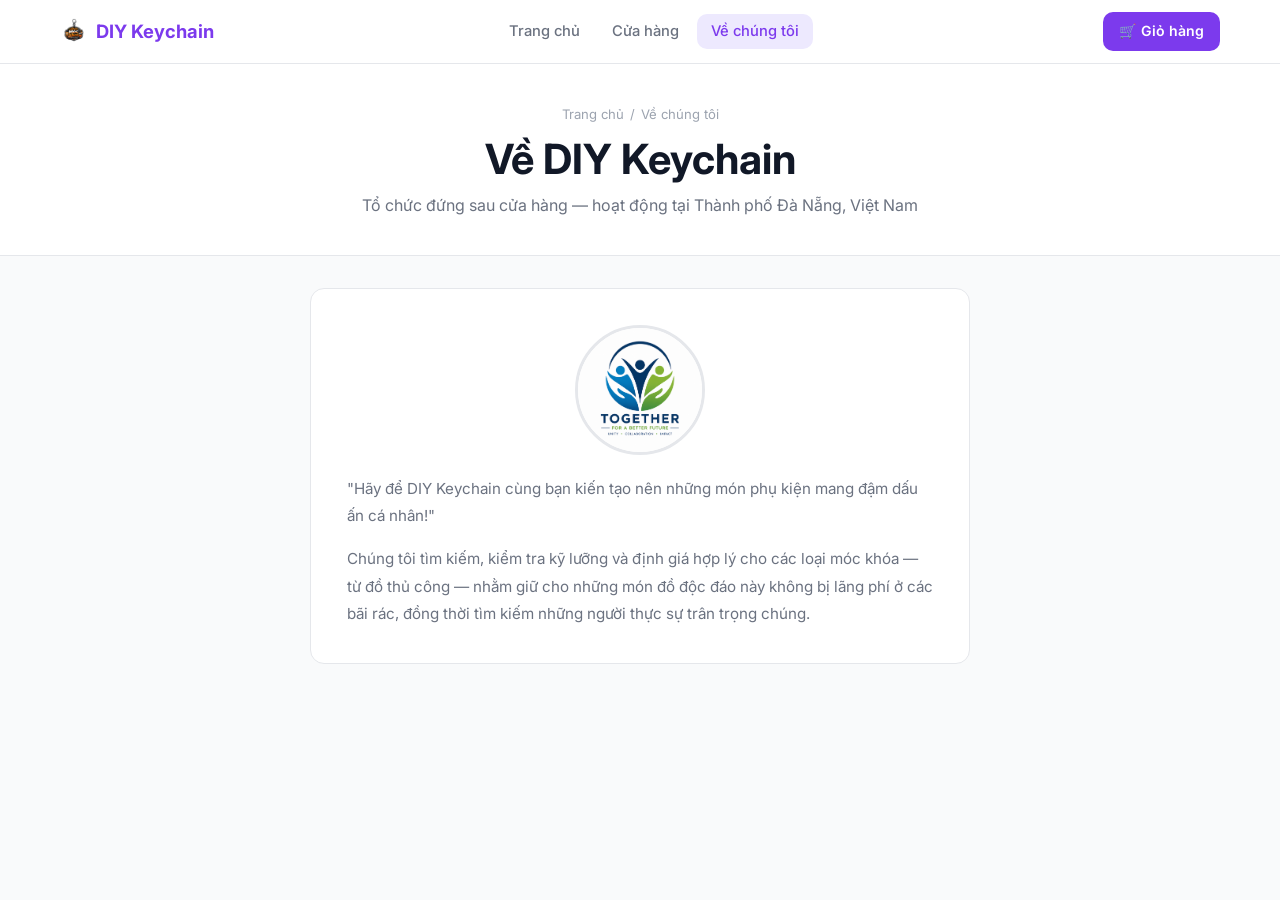
==== commit c29b3a17: "files" ====
--- a/2hand_keychain/about.html
+++ b/2hand_keychain/about.html
@@ -3,8 +3,8 @@
 <head>
   <meta charset="UTF-8">
   <meta name="viewport" content="width=device-width, initial-scale=1.0">
-  <meta name="description" content="Về Key2hand – Một tổ chức tại Thành phố Đà Nẵng chuyên mang lại ngôi nhà mới cho những chiếc móc khóa second-hand.">
-  <title>Về chúng tôi – Key2hand</title>
+  <meta name="description" content="Về DIY Keychain – Một tổ chức tại Thành phố Đà Nẵng chuyên mang lại ngôi nhà mới cho những chiếc móc khóa second-hand.">
+  <title>Về chúng tôi – DIY Keychain</title>
   <link rel="stylesheet" href="css/style.css">
   <link rel="stylesheet" href="css/components.css">
   <link rel="stylesheet" href="css/animations.css">
@@ -107,7 +107,7 @@
 
 <nav class="navbar">
   <div class="nav-inner">
-    <a href="index.html" class="nav-logo"><img src="assets/images/logo.png" alt="Key2hand" class="nav-logo-img"> Key2hand</a>
+    <a href="index.html" class="nav-logo"><img src="assets/images/logo.png" alt="DIY Keychain" class="nav-logo-img"> DIY Keychain</a>
     <div class="nav-links">
       <a href="index.html">Trang chủ</a>
       <a href="shop.html">Cửa hàng</a>
@@ -144,14 +144,11 @@
     <div class="about-story">
       <img src="assets/images/avatar.png" alt="DIY Keychain Team" class="about-photo">
       <p>
-        Chúng tôi là một nhóm nhỏ gồm những người đam mê móc khóa tại Thành phố Đà Nẵng, Việt Nam.
-        Với niềm đam mê sưu tầm và tái sử dụng, chúng tôi đã tạo ra DIY Keychain để mang lại
-        cuộc đời thứ hai cho những chiếc móc khóa second-hand (đã qua sử dụng) và kết nối những người yêu thích
-        móc khóa trên khắp Việt Nam.
+        "Hãy để DIY Keychain cùng bạn kiến tạo nên những món phụ kiện mang đậm dấu ấn cá nhân!"
       </p>
       <p>
-        Chúng tôi tìm kiếm, kiểm tra kỹ lưỡng và định giá hợp lý cho các loại móc khóa second-hand
-        — từ anime, vintage, đồ thủ công cho đến nhiều phong cách khác — nhằm giữ cho những món đồ độc đáo này
+        Chúng tôi tìm kiếm, kiểm tra kỹ lưỡng và định giá hợp lý cho các loại móc khóa 
+        — từ  đồ thủ công — nhằm giữ cho những món đồ độc đáo này
         không bị lãng phí ở các bãi rác, đồng thời tìm kiếm những người thực sự trân trọng chúng.
       </p>
     </div>
